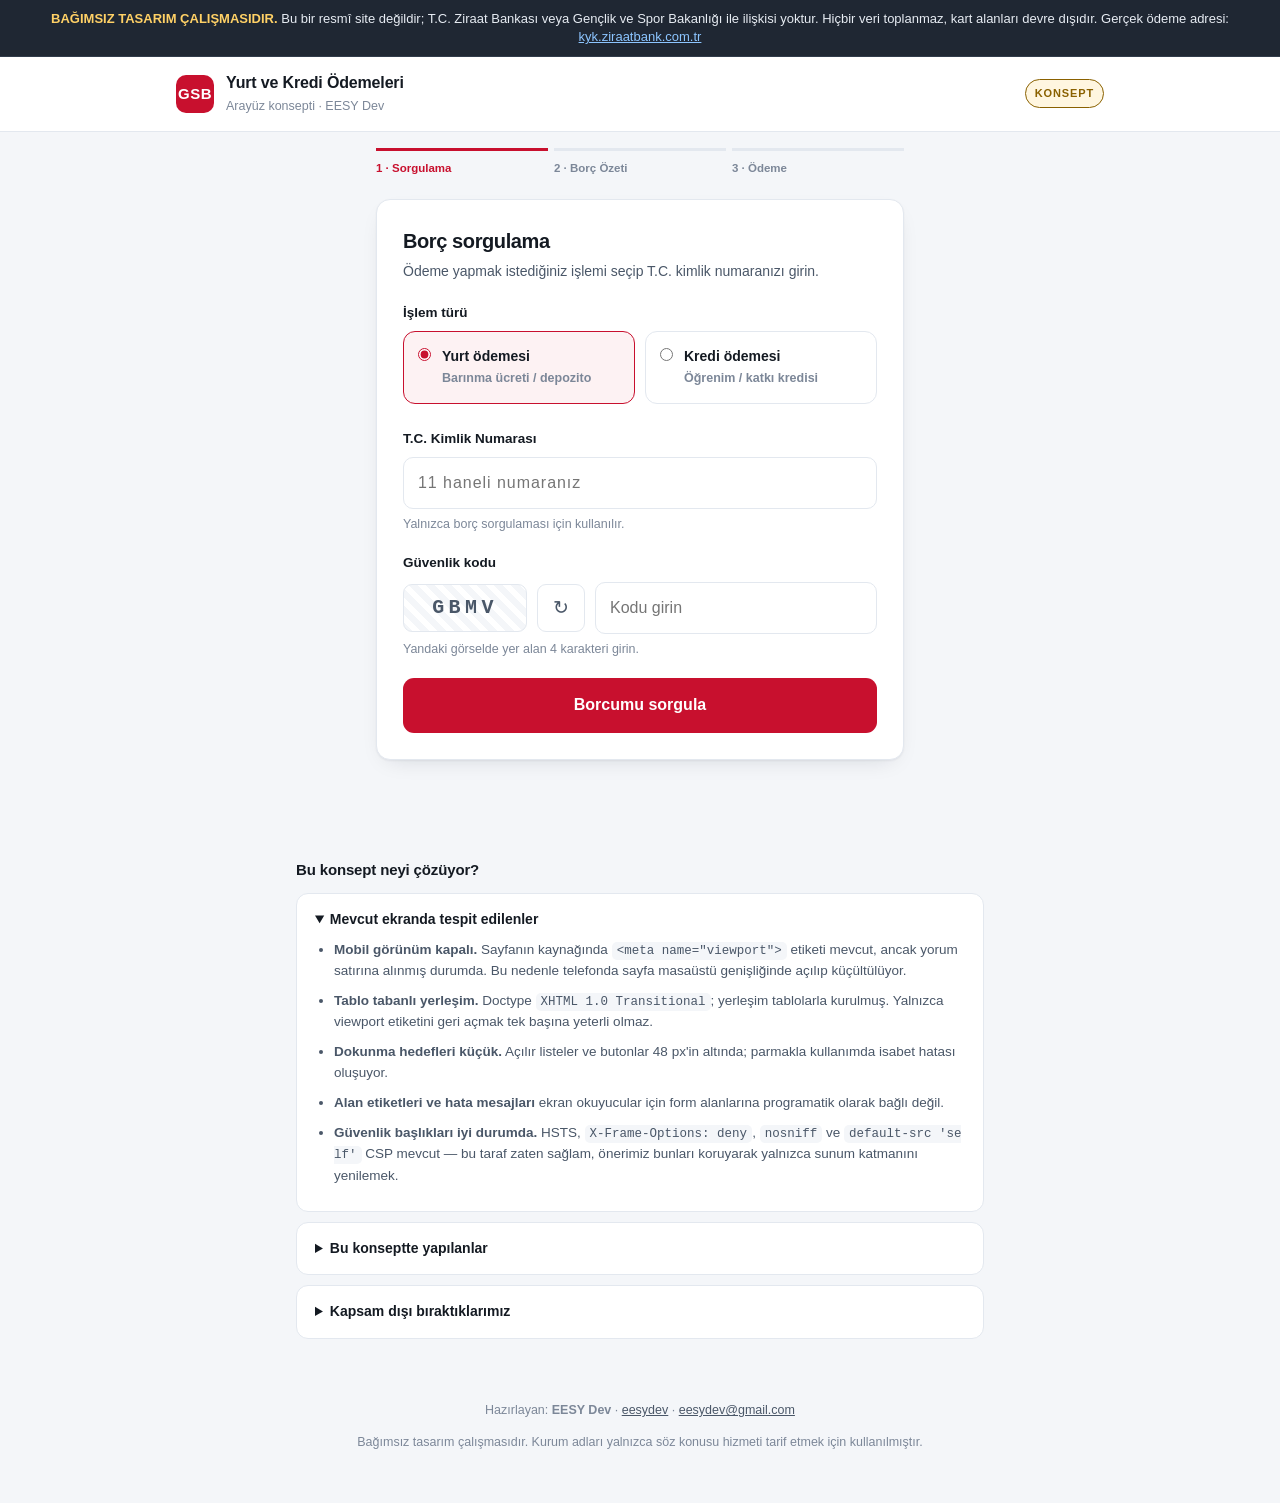
==== kyk-konsept/index.html @ e4a9efbd "KYK ödeme ekranı için bağımsız arayüz konsepti ekle Mobil öncelikli, tek dosya, harici bağımlılık yo" ====
<!DOCTYPE html>
<html lang="tr">
<head>
<meta charset="UTF-8">
<meta name="viewport" content="width=device-width, initial-scale=1, viewport-fit=cover">
<meta name="robots" content="noindex, nofollow">
<title>GSB Yurt ve Kredi Ödemeleri — Arayüz Konsepti | EESY Dev</title>
<meta name="description" content="GSB Yurt ve Kredi Ödemeleri ekranı için bağımsız, mobil öncelikli arayüz tasarım çalışması. Resmî bir site değildir.">
<style>
:root{
  --brand:#C8102E; --brand-dark:#9E0C24; --brand-tint:#FDF2F3;
  --ink:#141A22; --ink-2:#4A5768; --ink-3:#7C8798;
  --line:#E3E8EF; --bg:#F4F6F9; --surface:#FFFFFF;
  --ok:#0E7C5A; --ok-bg:#E9F6F1; --warn:#8A6100; --warn-bg:#FFF6E0;
  --r:14px; --shadow:0 1px 2px rgba(16,24,40,.05), 0 8px 24px -12px rgba(16,24,40,.18);
  --font:-apple-system,BlinkMacSystemFont,"Segoe UI",Roboto,"Helvetica Neue",Arial,sans-serif;
}
@media (prefers-color-scheme:dark){
  :root{
    --brand:#FF6B7A; --brand-dark:#FF8A96; --brand-tint:#2A1418;
    --ink:#EAEEF4; --ink-2:#AEB9C8; --ink-3:#8290A2;
    --line:#2A3340; --bg:#12171E; --surface:#1A212A;
    --ok:#5BD3A8; --ok-bg:#122C24; --warn:#F0C674; --warn-bg:#2E2612;
    --shadow:0 1px 2px rgba(0,0,0,.4), 0 8px 24px -12px rgba(0,0,0,.6);
  }
}
*{box-sizing:border-box}
html{-webkit-text-size-adjust:100%}
body{margin:0;font-family:var(--font);background:var(--bg);color:var(--ink);line-height:1.55;
     font-size:16px;-webkit-font-smoothing:antialiased}

/* --- Kalıcı uyarı şeridi --- */
.disclaimer{position:sticky;top:0;z-index:50;background:#1F2733;color:#E7ECF3;
  font-size:13px;line-height:1.4;padding:10px 16px;text-align:center;border-bottom:1px solid #313C4B}
.disclaimer strong{color:#FFD166}
.disclaimer a{color:#8CC5FF}

/* --- Üst bar --- */
.topbar{background:var(--surface);border-bottom:1px solid var(--line)}
.topbar-in{max-width:960px;margin:0 auto;padding:14px 16px;display:flex;align-items:center;gap:12px}
.mark{width:38px;height:38px;border-radius:10px;background:var(--brand);color:#fff;flex:0 0 auto;
  display:grid;place-items:center;font-weight:800;font-size:15px;letter-spacing:.5px}
.topbar h1{margin:0;font-size:16px;font-weight:700;letter-spacing:-.01em}
.topbar p{margin:1px 0 0;font-size:12.5px;color:var(--ink-3)}
.chip{margin-left:auto;flex:0 0 auto;font-size:11px;font-weight:700;letter-spacing:.08em;
  padding:5px 9px;border-radius:999px;background:var(--warn-bg);color:var(--warn);border:1px solid currentColor}

/* --- Kabuk --- */
.wrap{max-width:560px;margin:0 auto;padding:16px 16px 48px}
.card{background:var(--surface);border:1px solid var(--line);border-radius:var(--r);
  box-shadow:var(--shadow);padding:20px;margin-bottom:16px}
@media (min-width:600px){ .card{padding:26px} }

/* --- Adım göstergesi --- */
.steps{display:flex;gap:6px;margin:0 0 22px;padding:0;list-style:none}
.steps li{flex:1;font-size:11.5px;font-weight:600;color:var(--ink-3);padding-top:9px;
  border-top:3px solid var(--line);transition:.25s}
.steps li[aria-current]{color:var(--brand);border-top-color:var(--brand)}
.steps li.done{color:var(--ok);border-top-color:var(--ok)}

h2{margin:0 0 4px;font-size:20px;font-weight:700;letter-spacing:-.02em}
.sub{margin:0 0 20px;color:var(--ink-2);font-size:14px}

/* --- Form --- */
.field{margin-bottom:18px}
label{display:block;font-size:13.5px;font-weight:600;margin-bottom:7px}
.hint{font-size:12.5px;color:var(--ink-3);font-weight:400;margin-top:6px}
input,select{width:100%;font:inherit;font-size:16px;padding:13px 14px;border-radius:10px;
  border:1px solid var(--line);background:var(--surface);color:var(--ink);min-height:48px}
input:focus-visible,select:focus-visible,button:focus-visible,.opt:focus-visible{
  outline:3px solid color-mix(in srgb,var(--brand) 40%,transparent);outline-offset:2px}
input:disabled{background:var(--bg);color:var(--ink-3);cursor:not-allowed}
input[inputmode="numeric"]{letter-spacing:.06em;font-variant-numeric:tabular-nums}

/* --- İşlem seçimi: dokunma hedefi olarak kart --- */
.opts{display:grid;gap:10px}
@media (min-width:460px){ .opts{grid-template-columns:1fr 1fr} }
.opt{display:flex;gap:11px;align-items:flex-start;padding:14px;border:1.5px solid var(--line);
  border-radius:12px;cursor:pointer;background:var(--surface);min-height:64px}
.opt:hover{border-color:var(--ink-3)}
.opt input{width:auto;min-height:0;margin:2px 0 0;accent-color:var(--brand);flex:0 0 auto}
.opt-t{font-size:14px;font-weight:650;display:block}
.opt-d{font-size:12.5px;color:var(--ink-3)}
.opt:has(input:checked){border-color:var(--brand);background:var(--brand-tint)}

/* --- Doğrulama --- */
.captcha{display:flex;gap:10px;align-items:center;margin-top:8px}
.captcha-img{flex:0 0 auto;height:48px;width:124px;border-radius:9px;border:1px solid var(--line);
  background:repeating-linear-gradient(45deg,var(--bg),var(--bg) 6px,var(--surface) 6px,var(--surface) 12px);
  display:grid;place-items:center;font-family:ui-monospace,SFMono-Regular,Menlo,monospace;
  font-size:20px;font-weight:700;letter-spacing:.22em;color:var(--ink-2);user-select:none}
.icon-btn{flex:0 0 auto;width:48px;height:48px;border-radius:9px;border:1px solid var(--line);
  background:var(--surface);color:var(--ink-2);font-size:19px;cursor:pointer}

/* --- Butonlar --- */
.btn{width:100%;min-height:52px;font:inherit;font-size:16px;font-weight:650;border-radius:11px;
  border:1px solid transparent;cursor:pointer;padding:14px 18px}
.btn-primary{background:var(--brand);color:#fff}
.btn-primary:hover{background:var(--brand-dark)}
.btn-ghost{background:transparent;color:var(--ink-2);border-color:var(--line);margin-top:10px}
.btn:disabled{opacity:.5;cursor:not-allowed}
@media (prefers-color-scheme:dark){ .btn-primary{color:#2A1418} }

/* --- Borç özeti --- */
.summary{border:1px solid var(--line);border-radius:12px;overflow:hidden;margin-bottom:18px}
.summary-h{background:var(--bg);padding:12px 15px;border-bottom:1px solid var(--line)}
.summary-h .name{font-weight:650;font-size:14.5px}
.summary-h .tc{font-size:12.5px;color:var(--ink-3);font-variant-numeric:tabular-nums}
.row{display:flex;justify-content:space-between;gap:14px;padding:12px 15px;
  border-bottom:1px solid var(--line);font-size:14px}
.row:last-child{border-bottom:0}
.row dt{color:var(--ink-2);margin:0}
.row dd{margin:0;font-weight:650;font-variant-numeric:tabular-nums;text-align:right}
.row.total{background:var(--brand-tint)}
.row.total dd{color:var(--brand);font-size:17px}
dl{margin:0}

/* --- Kart formu (devre dışı) --- */
.locked{position:relative;border:1px dashed var(--line);border-radius:12px;padding:16px;margin-bottom:16px}
.locked-tag{display:inline-flex;align-items:center;gap:6px;font-size:12px;font-weight:650;
  color:var(--warn);background:var(--warn-bg);border-radius:999px;padding:5px 11px;margin-bottom:14px}
.cc-grid{display:grid;gap:14px;grid-template-columns:1fr 1fr}
.cc-grid .full{grid-column:1/-1}

.note{font-size:13px;color:var(--ink-2);background:var(--bg);border-left:3px solid var(--brand);
  border-radius:0 8px 8px 0;padding:11px 14px;margin:16px 0}

/* --- Makbuz --- */
.receipt-icon{width:56px;height:56px;border-radius:50%;background:var(--ok-bg);color:var(--ok);
  display:grid;place-items:center;font-size:28px;margin:0 auto 14px}
.center{text-align:center}

/* --- Gerekçe bölümü --- */
.rationale{max-width:720px;margin:34px auto 0;padding:0 16px 40px}
.rationale h3{font-size:15px;margin:0 0 12px;letter-spacing:-.01em}
details{background:var(--surface);border:1px solid var(--line);border-radius:12px;padding:15px 18px;margin-bottom:10px}
summary{cursor:pointer;font-weight:650;font-size:14px}
details p,details li{font-size:13.5px;color:var(--ink-2);margin:9px 0}
details ul{padding-left:19px;margin:8px 0}
code{font-family:ui-monospace,SFMono-Regular,Menlo,monospace;font-size:12.5px;
  background:var(--bg);padding:2px 5px;border-radius:5px;word-break:break-all}
footer{text-align:center;font-size:12.5px;color:var(--ink-3);padding:0 16px 40px}
footer a{color:var(--ink-2)}
[hidden]{display:none !important}
@media (prefers-reduced-motion:reduce){ *{transition:none !important} }
</style>
</head>
<body>

<div class="disclaimer">
  <strong>BAĞIMSIZ TASARIM ÇALIŞMASIDIR.</strong> Bu bir resmî site değildir; T.C. Ziraat Bankası veya
  Gençlik ve Spor Bakanlığı ile ilişkisi yoktur. Hiçbir veri toplanmaz, kart alanları devre dışıdır.
  Gerçek ödeme adresi: <a href="https://kyk.ziraatbank.com.tr/" rel="noopener">kyk.ziraatbank.com.tr</a>
</div>

<header class="topbar">
  <div class="topbar-in">
    <div class="mark" aria-hidden="true">GSB</div>
    <div>
      <h1>Yurt ve Kredi Ödemeleri</h1>
      <p>Arayüz konsepti · EESY Dev</p>
    </div>
    <span class="chip">KONSEPT</span>
  </div>
</header>

<main class="wrap">
  <ol class="steps" id="steps">
    <li data-s="1" aria-current="step">1 · Sorgulama</li>
    <li data-s="2">2 · Borç Özeti</li>
    <li data-s="3">3 · Ödeme</li>
  </ol>

  <!-- ADIM 1 -->
  <section class="card" id="step1">
    <h2>Borç sorgulama</h2>
    <p class="sub">Ödeme yapmak istediğiniz işlemi seçip T.C. kimlik numaranızı girin.</p>

    <div class="field">
      <label id="lbl-islem">İşlem türü</label>
      <div class="opts" role="radiogroup" aria-labelledby="lbl-islem">
        <label class="opt">
          <input type="radio" name="islem" value="yurt" checked>
          <span><span class="opt-t">Yurt ödemesi</span><span class="opt-d">Barınma ücreti / depozito</span></span>
        </label>
        <label class="opt">
          <input type="radio" name="islem" value="kredi">
          <span><span class="opt-t">Kredi ödemesi</span><span class="opt-d">Öğrenim / katkı kredisi</span></span>
        </label>
      </div>
    </div>

    <div class="field">
      <label for="tckn">T.C. Kimlik Numarası</label>
      <input id="tckn" inputmode="numeric" autocomplete="off" maxlength="11"
             placeholder="11 haneli numaranız" aria-describedby="tckn-h">
      <p class="hint" id="tckn-h">Yalnızca borç sorgulaması için kullanılır.</p>
    </div>

    <div class="field">
      <label for="kod">Güvenlik kodu</label>
      <div class="captcha">
        <span class="captcha-img" id="cap" aria-hidden="true">7K4M</span>
        <button type="button" class="icon-btn" id="capYenile" aria-label="Güvenlik kodunu yenile">↻</button>
        <input id="kod" inputmode="text" autocomplete="off" maxlength="4" placeholder="Kodu girin"
               aria-describedby="kod-h">
      </div>
      <p class="hint" id="kod-h">Yandaki görselde yer alan 4 karakteri girin.</p>
    </div>

    <button class="btn btn-primary" id="btnSorgula">Borcumu sorgula</button>
  </section>

  <!-- ADIM 2 -->
  <section class="card" id="step2" hidden>
    <h2>Borç özeti</h2>
    <p class="sub">Aşağıdaki tutar örnek verilerle gösterilmektedir.</p>

    <div class="summary">
      <div class="summary-h">
        <div class="name">A** Y*****</div>
        <div class="tc" id="ozetTc">TCKN 123********</div>
      </div>
      <dl>
        <div class="row"><dt>İşlem türü</dt><dd id="ozetTur">Yurt ödemesi</dd></div>
        <div class="row"><dt>Dönem</dt><dd>2026 / Güz</dd></div>
        <div class="row"><dt>Vadesi geçen</dt><dd>0,00 ₺</dd></div>
        <div class="row"><dt>Güncel borç</dt><dd>2.450,00 ₺</dd></div>
        <div class="row"><dt>İşlem komisyonu <span class="hint" style="display:inline">(%1,44)</span></dt><dd>35,28 ₺</dd></div>
        <div class="row total"><dt>Ödenecek toplam</dt><dd>2.485,28 ₺</dd></div>
      </dl>
    </div>

    <div class="note">Kısmi ödeme yapmak isterseniz tutarı bir sonraki adımda değiştirebilirsiniz.</div>

    <button class="btn btn-primary" id="btnOdemeyeGec">Ödemeye geç</button>
    <button class="btn btn-ghost" data-geri="1">Geri dön</button>
  </section>

  <!-- ADIM 3 -->
  <section class="card" id="step3" hidden>
    <h2>Kart ile ödeme</h2>
    <p class="sub">Tüm banka ve kredi kartları ile ödeme yapabilirsiniz.</p>

    <div class="summary" style="margin-bottom:18px">
      <dl><div class="row total"><dt>Ödenecek tutar</dt><dd>2.485,28 ₺</dd></div></dl>
    </div>

    <div class="locked">
      <span class="locked-tag">Demo — kart alanları devre dışıdır</span>
      <div class="cc-grid">
        <div class="full">
          <label for="cc">Kart numarası</label>
          <input id="cc" placeholder="•••• •••• •••• ••••" disabled>
        </div>
        <div class="full">
          <label for="ad">Kart üzerindeki isim</label>
          <input id="ad" placeholder="Ad Soyad" disabled>
        </div>
        <div>
          <label for="skt">Son kullanma</label>
          <input id="skt" placeholder="AA / YY" disabled>
        </div>
        <div>
          <label for="cvc">CVC2</label>
          <input id="cvc" placeholder="•••" disabled>
        </div>
      </div>
      <p class="hint" style="margin-top:12px">
        Gerçek uygulamada bu alan bankanın 3D Secure altyapısına yönlendirilir;
        kart verisi sayfa üzerinde tutulmaz.
      </p>
    </div>

    <button class="btn btn-primary" id="btnOde">Ödemeyi tamamla (demo)</button>
    <button class="btn btn-ghost" data-geri="2">Geri dön</button>
  </section>

  <!-- MAKBUZ -->
  <section class="card center" id="step4" hidden>
    <div class="receipt-icon" aria-hidden="true">✓</div>
    <h2>Ödemeniz alındı</h2>
    <p class="sub">Bu bir demo ekranıdır; gerçek bir işlem gerçekleşmemiştir.</p>
    <div class="summary" style="text-align:left">
      <dl>
        <div class="row"><dt>İşlem no</dt><dd>DEMO-000000</dd></div>
        <div class="row"><dt>Tarih</dt><dd id="mkbTarih">—</dd></div>
        <div class="row total"><dt>Tutar</dt><dd>2.485,28 ₺</dd></div>
      </dl>
    </div>
    <button class="btn btn-ghost" id="btnBastan">Baştan başla</button>
  </section>
</main>

<section class="rationale">
  <h3>Bu konsept neyi çözüyor?</h3>

  <details open>
    <summary>Mevcut ekranda tespit edilenler</summary>
    <ul>
      <li><strong>Mobil görünüm kapalı.</strong> Sayfanın kaynağında <code>&lt;meta name="viewport"&gt;</code>
          etiketi mevcut, ancak yorum satırına alınmış durumda. Bu nedenle telefonda sayfa masaüstü
          genişliğinde açılıp küçültülüyor.</li>
      <li><strong>Tablo tabanlı yerleşim.</strong> Doctype <code>XHTML 1.0 Transitional</code>;
          yerleşim tablolarla kurulmuş. Yalnızca viewport etiketini geri açmak tek başına yeterli olmaz.</li>
      <li><strong>Dokunma hedefleri küçük.</strong> Açılır listeler ve butonlar 48&nbsp;px'in altında;
          parmakla kullanımda isabet hatası oluşuyor.</li>
      <li><strong>Alan etiketleri ve hata mesajları</strong> ekran okuyucular için form alanlarına
          programatik olarak bağlı değil.</li>
      <li><strong>Güvenlik başlıkları iyi durumda.</strong> HSTS, <code>X-Frame-Options: deny</code>,
          <code>nosniff</code> ve <code>default-src 'self'</code> CSP mevcut — bu taraf zaten sağlam,
          önerimiz bunları koruyarak yalnızca sunum katmanını yenilemek.</li>
    </ul>
  </details>

  <details>
    <summary>Bu konseptte yapılanlar</summary>
    <ul>
      <li>Mobil öncelikli, tek sütunlu ve akışkan yerleşim; 320&nbsp;px'ten masaüstüne kadar tek kod.</li>
      <li>Üç adımlı ilerleme göstergesi — kullanıcı işlemin neresinde olduğunu görüyor.</li>
      <li>Tüm dokunma hedefleri en az 48&nbsp;px; sayısal alanlarda <code>inputmode="numeric"</code>
          ile telefonda doğrudan rakam klavyesi.</li>
      <li>Etiket–alan bağı, <code>aria-describedby</code> ile açıklamalar, görünür odak halkaları,
          <code>prefers-reduced-motion</code> desteği.</li>
      <li>Açık ve koyu tema desteği; harici font/script yok, mevcut CSP ile uyumlu.</li>
      <li>Tek dosya, ~20&nbsp;KB, bağımlılık yok.</li>
    </ul>
  </details>

  <details>
    <summary>Kapsam dışı bıraktıklarımız</summary>
    <p>Bu bir <strong>sunum katmanı</strong> çalışmasıdır. Sorgulama ve tahsilat iş mantığı, kart
    altyapısı, 3D Secure akışı ve kurum entegrasyonları kapsam dışıdır ve mevcut haliyle korunmalıdır.
    Demodaki tüm veriler uydurmadır; kart alanları bilinçli olarak devre dışı bırakılmıştır.</p>
  </details>
</section>

<footer>
  <p>Hazırlayan: <strong>EESY Dev</strong> ·
     <a href="https://emirsalih-dev.github.io/eesydev.github.io/">eesydev</a> ·
     <a href="mailto:eesydev@gmail.com">eesydev@gmail.com</a></p>
  <p>Bağımsız tasarım çalışmasıdır. Kurum adları yalnızca söz konusu hizmeti tarif etmek için kullanılmıştır.</p>
</footer>

<script>
(function(){
  var steps = document.getElementById('steps');
  function goto(n){
    [1,2,3,4].forEach(function(i){
      document.getElementById('step'+i).hidden = (i !== n);
    });
    steps.hidden = (n === 4);
    Array.prototype.forEach.call(steps.children, function(li){
      var s = +li.dataset.s;
      li.classList.toggle('done', s < n);
      if (s === n) { li.setAttribute('aria-current','step'); }
      else { li.removeAttribute('aria-current'); }
    });
    window.scrollTo({top:0, behavior:'smooth'});
  }

  // Sadece rakam
  var tckn = document.getElementById('tckn');
  tckn.addEventListener('input', function(){
    this.value = this.value.replace(/\D/g,'').slice(0,11);
  });

  // Doğrulama kodu
  var cap = document.getElementById('cap');
  function yenile(){
    var h='ABCDEFGHJKLMNPRSTUVYZ23456789', s='';
    for (var i=0;i<4;i++) s += h[Math.floor(Math.random()*h.length)];
    cap.textContent = s;
  }
  document.getElementById('capYenile').addEventListener('click', function(){
    yenile();
    document.getElementById('kod').value = '';
    document.getElementById('kod').focus();
  });

  document.getElementById('btnSorgula').addEventListener('click', function(){
    if (tckn.value.length !== 11) { alert('Lütfen 11 haneli T.C. kimlik numaranızı girin.'); tckn.focus(); return; }
    if (!document.getElementById('kod').value.trim()) { alert('Lütfen güvenlik kodunu girin.'); return; }
    var tur = document.querySelector('input[name=islem]:checked').value;
    document.getElementById('ozetTur').textContent = (tur === 'yurt') ? 'Yurt ödemesi' : 'Kredi ödemesi';
    document.getElementById('ozetTc').textContent = 'TCKN ' + tckn.value.slice(0,3) + '********';
    goto(2);
  });

  document.getElementById('btnOdemeyeGec').addEventListener('click', function(){ goto(3); });
  document.getElementById('btnOde').addEventListener('click', function(){
    document.getElementById('mkbTarih').textContent =
      new Date().toLocaleString('tr-TR', {dateStyle:'short', timeStyle:'short'});
    goto(4);
  });
  document.getElementById('btnBastan').addEventListener('click', function(){ goto(1); });
  Array.prototype.forEach.call(document.querySelectorAll('[data-geri]'), function(b){
    b.addEventListener('click', function(){ goto(+b.dataset.geri); });
  });

  yenile();
})();
</script>
</body>
</html>
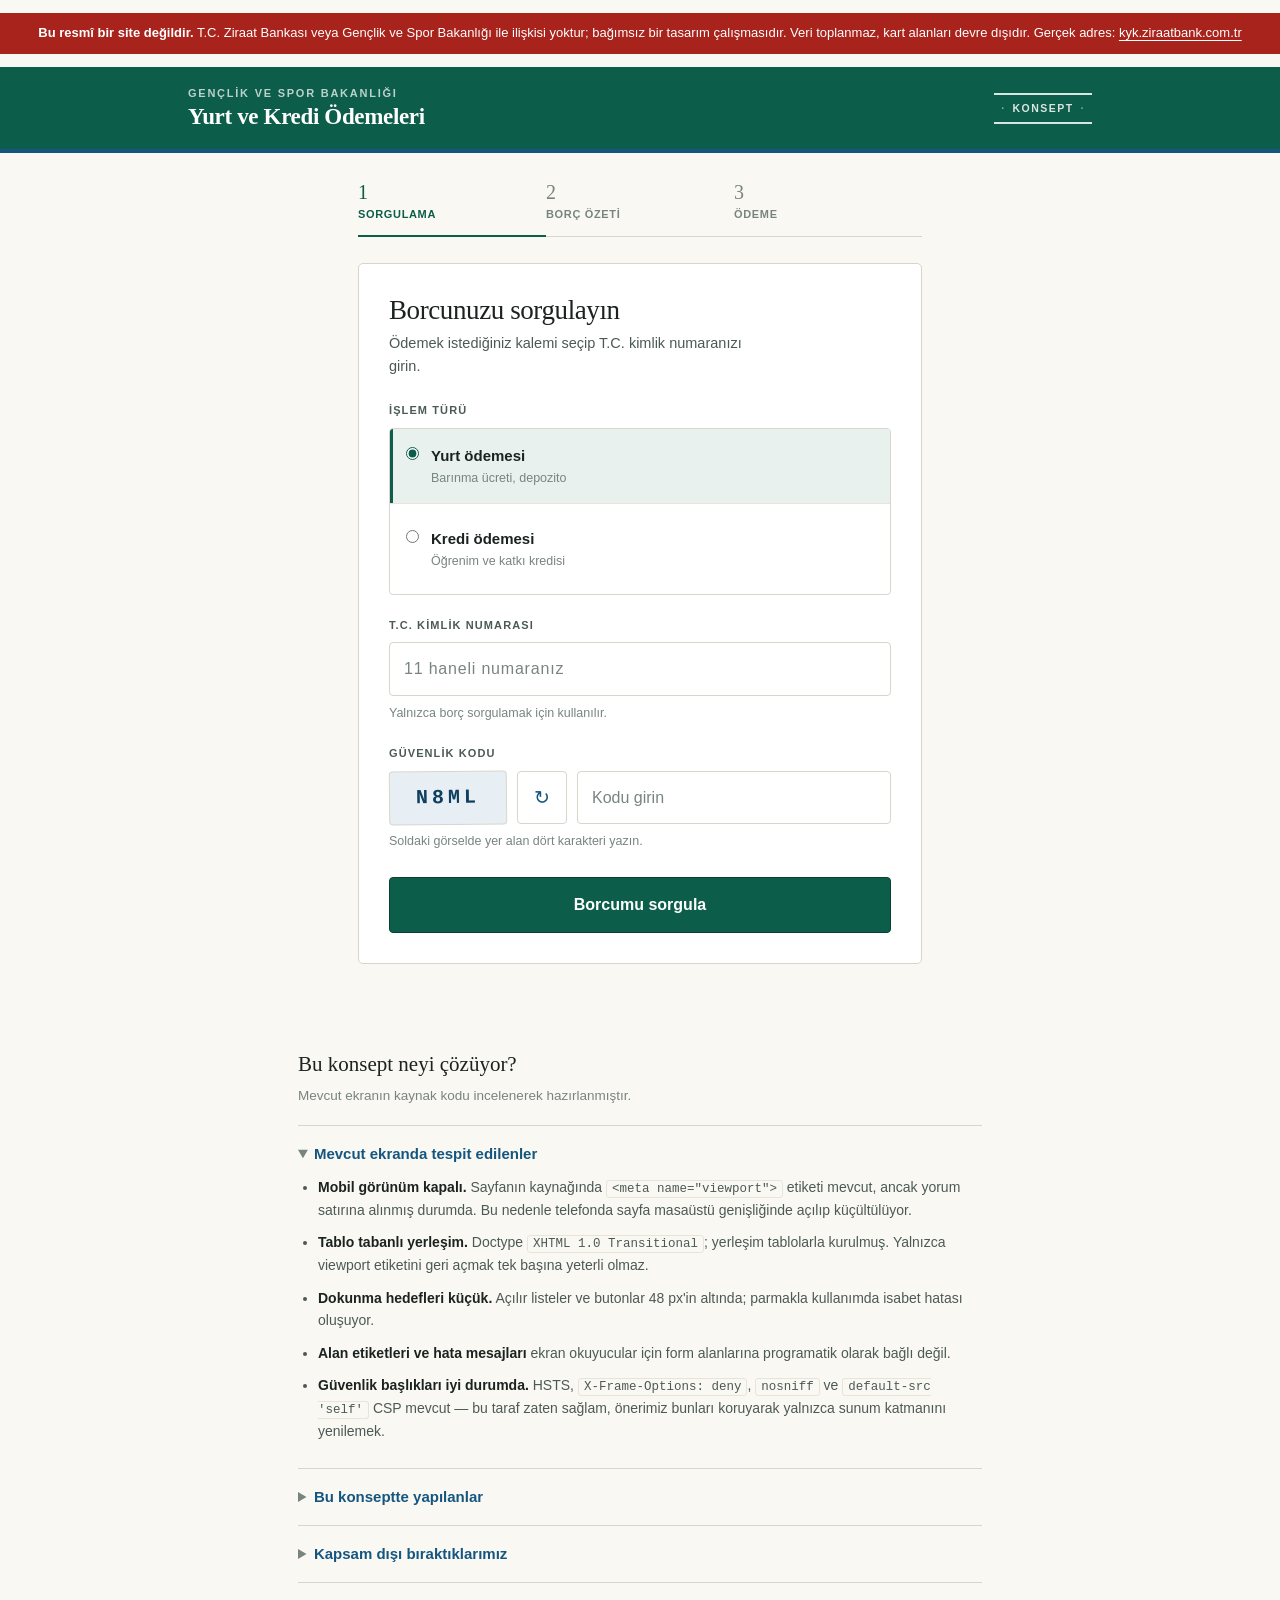
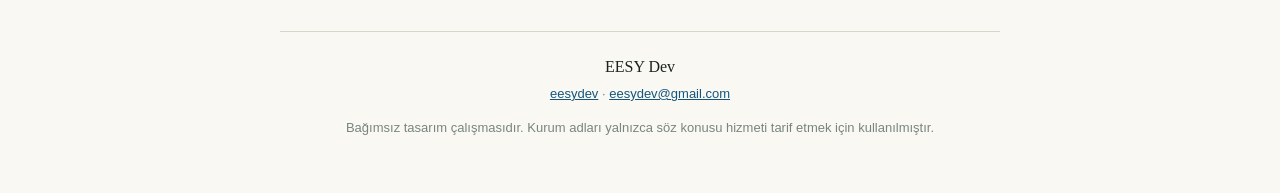
==== commit 98b23769: "KYK konsepti: yeşil/mavi/kırmızı palet ve daha doğal tipografi Jenerik kart-üstüne-kart görünümünden" ====
--- a/kyk-konsept/index.html
+++ b/kyk-konsept/index.html
@@ -8,184 +8,214 @@
 <meta name="description" content="GSB Yurt ve Kredi Ödemeleri ekranı için bağımsız, mobil öncelikli arayüz tasarım çalışması. Resmî bir site değildir.">
 <style>
 :root{
-  --brand:#C8102E; --brand-dark:#9E0C24; --brand-tint:#FDF2F3;
-  --ink:#141A22; --ink-2:#4A5768; --ink-3:#7C8798;
-  --line:#E3E8EF; --bg:#F4F6F9; --surface:#FFFFFF;
-  --ok:#0E7C5A; --ok-bg:#E9F6F1; --warn:#8A6100; --warn-bg:#FFF6E0;
-  --r:14px; --shadow:0 1px 2px rgba(16,24,40,.05), 0 8px 24px -12px rgba(16,24,40,.18);
-  --font:-apple-system,BlinkMacSystemFont,"Segoe UI",Roboto,"Helvetica Neue",Arial,sans-serif;
+  --green:#0C5D4A; --green-dk:#08422F; --green-lt:#E8F1ED;
+  --blue:#14567F;  --blue-dk:#0E3F5E;  --blue-lt:#E7EFF5;
+  --red:#A8231C;   --red-lt:#FBEDEC;
+  --ink:#1B2320; --ink-2:#4C5A55; --ink-3:#78857F;
+  --rule:#D9D5CB; --rule-soft:#E8E4DA;
+  --paper:#FAF8F3; --surface:#FFFFFF;
+  --serif:Georgia,"Times New Roman",'Nimbus Roman',serif;
+  --sans:-apple-system,BlinkMacSystemFont,"Segoe UI",Roboto,"Helvetica Neue",Arial,sans-serif;
+  --mono:ui-monospace,SFMono-Regular,Menlo,Consolas,monospace;
 }
 @media (prefers-color-scheme:dark){
   :root{
-    --brand:#FF6B7A; --brand-dark:#FF8A96; --brand-tint:#2A1418;
-    --ink:#EAEEF4; --ink-2:#AEB9C8; --ink-3:#8290A2;
-    --line:#2A3340; --bg:#12171E; --surface:#1A212A;
-    --ok:#5BD3A8; --ok-bg:#122C24; --warn:#F0C674; --warn-bg:#2E2612;
-    --shadow:0 1px 2px rgba(0,0,0,.4), 0 8px 24px -12px rgba(0,0,0,.6);
+    --green:#4FBF9C; --green-dk:#6FD4B4; --green-lt:#0F2B24;
+    --blue:#69B4E4;  --blue-dk:#8CC8EE;  --blue-lt:#10222E;
+    --red:#F0736A;   --red-lt:#2B1615;
+    --ink:#E8E6DF; --ink-2:#AFB8B3; --ink-3:#828C87;
+    --rule:#333B37; --rule-soft:#2A312D;
+    --paper:#141816; --surface:#1B211E;
   }
 }
 *{box-sizing:border-box}
 html{-webkit-text-size-adjust:100%}
-body{margin:0;font-family:var(--font);background:var(--bg);color:var(--ink);line-height:1.55;
-     font-size:16px;-webkit-font-smoothing:antialiased}
-
-/* --- Kalıcı uyarı şeridi --- */
-.disclaimer{position:sticky;top:0;z-index:50;background:#1F2733;color:#E7ECF3;
-  font-size:13px;line-height:1.4;padding:10px 16px;text-align:center;border-bottom:1px solid #313C4B}
-.disclaimer strong{color:#FFD166}
-.disclaimer a{color:#8CC5FF}
-
-/* --- Üst bar --- */
-.topbar{background:var(--surface);border-bottom:1px solid var(--line)}
-.topbar-in{max-width:960px;margin:0 auto;padding:14px 16px;display:flex;align-items:center;gap:12px}
-.mark{width:38px;height:38px;border-radius:10px;background:var(--brand);color:#fff;flex:0 0 auto;
-  display:grid;place-items:center;font-weight:800;font-size:15px;letter-spacing:.5px}
-.topbar h1{margin:0;font-size:16px;font-weight:700;letter-spacing:-.01em}
-.topbar p{margin:1px 0 0;font-size:12.5px;color:var(--ink-3)}
-.chip{margin-left:auto;flex:0 0 auto;font-size:11px;font-weight:700;letter-spacing:.08em;
-  padding:5px 9px;border-radius:999px;background:var(--warn-bg);color:var(--warn);border:1px solid currentColor}
-
-/* --- Kabuk --- */
-.wrap{max-width:560px;margin:0 auto;padding:16px 16px 48px}
-.card{background:var(--surface);border:1px solid var(--line);border-radius:var(--r);
-  box-shadow:var(--shadow);padding:20px;margin-bottom:16px}
-@media (min-width:600px){ .card{padding:26px} }
-
-/* --- Adım göstergesi --- */
-.steps{display:flex;gap:6px;margin:0 0 22px;padding:0;list-style:none}
-.steps li{flex:1;font-size:11.5px;font-weight:600;color:var(--ink-3);padding-top:9px;
-  border-top:3px solid var(--line);transition:.25s}
-.steps li[aria-current]{color:var(--brand);border-top-color:var(--brand)}
-.steps li.done{color:var(--ok);border-top-color:var(--ok)}
-
-h2{margin:0 0 4px;font-size:20px;font-weight:700;letter-spacing:-.02em}
-.sub{margin:0 0 20px;color:var(--ink-2);font-size:14px}
-
-/* --- Form --- */
-.field{margin-bottom:18px}
-label{display:block;font-size:13.5px;font-weight:600;margin-bottom:7px}
-.hint{font-size:12.5px;color:var(--ink-3);font-weight:400;margin-top:6px}
-input,select{width:100%;font:inherit;font-size:16px;padding:13px 14px;border-radius:10px;
-  border:1px solid var(--line);background:var(--surface);color:var(--ink);min-height:48px}
-input:focus-visible,select:focus-visible,button:focus-visible,.opt:focus-visible{
-  outline:3px solid color-mix(in srgb,var(--brand) 40%,transparent);outline-offset:2px}
-input:disabled{background:var(--bg);color:var(--ink-3);cursor:not-allowed}
-input[inputmode="numeric"]{letter-spacing:.06em;font-variant-numeric:tabular-nums}
-
-/* --- İşlem seçimi: dokunma hedefi olarak kart --- */
-.opts{display:grid;gap:10px}
-@media (min-width:460px){ .opts{grid-template-columns:1fr 1fr} }
-.opt{display:flex;gap:11px;align-items:flex-start;padding:14px;border:1.5px solid var(--line);
-  border-radius:12px;cursor:pointer;background:var(--surface);min-height:64px}
-.opt:hover{border-color:var(--ink-3)}
-.opt input{width:auto;min-height:0;margin:2px 0 0;accent-color:var(--brand);flex:0 0 auto}
-.opt-t{font-size:14px;font-weight:650;display:block}
-.opt-d{font-size:12.5px;color:var(--ink-3)}
-.opt:has(input:checked){border-color:var(--brand);background:var(--brand-tint)}
-
-/* --- Doğrulama --- */
-.captcha{display:flex;gap:10px;align-items:center;margin-top:8px}
-.captcha-img{flex:0 0 auto;height:48px;width:124px;border-radius:9px;border:1px solid var(--line);
-  background:repeating-linear-gradient(45deg,var(--bg),var(--bg) 6px,var(--surface) 6px,var(--surface) 12px);
-  display:grid;place-items:center;font-family:ui-monospace,SFMono-Regular,Menlo,monospace;
-  font-size:20px;font-weight:700;letter-spacing:.22em;color:var(--ink-2);user-select:none}
-.icon-btn{flex:0 0 auto;width:48px;height:48px;border-radius:9px;border:1px solid var(--line);
-  background:var(--surface);color:var(--ink-2);font-size:19px;cursor:pointer}
-
-/* --- Butonlar --- */
-.btn{width:100%;min-height:52px;font:inherit;font-size:16px;font-weight:650;border-radius:11px;
-  border:1px solid transparent;cursor:pointer;padding:14px 18px}
-.btn-primary{background:var(--brand);color:#fff}
-.btn-primary:hover{background:var(--brand-dark)}
-.btn-ghost{background:transparent;color:var(--ink-2);border-color:var(--line);margin-top:10px}
-.btn:disabled{opacity:.5;cursor:not-allowed}
-@media (prefers-color-scheme:dark){ .btn-primary{color:#2A1418} }
-
-/* --- Borç özeti --- */
-.summary{border:1px solid var(--line);border-radius:12px;overflow:hidden;margin-bottom:18px}
-.summary-h{background:var(--bg);padding:12px 15px;border-bottom:1px solid var(--line)}
-.summary-h .name{font-weight:650;font-size:14.5px}
-.summary-h .tc{font-size:12.5px;color:var(--ink-3);font-variant-numeric:tabular-nums}
-.row{display:flex;justify-content:space-between;gap:14px;padding:12px 15px;
-  border-bottom:1px solid var(--line);font-size:14px}
-.row:last-child{border-bottom:0}
-.row dt{color:var(--ink-2);margin:0}
-.row dd{margin:0;font-weight:650;font-variant-numeric:tabular-nums;text-align:right}
-.row.total{background:var(--brand-tint)}
-.row.total dd{color:var(--brand);font-size:17px}
-dl{margin:0}
-
-/* --- Kart formu (devre dışı) --- */
-.locked{position:relative;border:1px dashed var(--line);border-radius:12px;padding:16px;margin-bottom:16px}
-.locked-tag{display:inline-flex;align-items:center;gap:6px;font-size:12px;font-weight:650;
-  color:var(--warn);background:var(--warn-bg);border-radius:999px;padding:5px 11px;margin-bottom:14px}
-.cc-grid{display:grid;gap:14px;grid-template-columns:1fr 1fr}
-.cc-grid .full{grid-column:1/-1}
-
-.note{font-size:13px;color:var(--ink-2);background:var(--bg);border-left:3px solid var(--brand);
-  border-radius:0 8px 8px 0;padding:11px 14px;margin:16px 0}
-
-/* --- Makbuz --- */
-.receipt-icon{width:56px;height:56px;border-radius:50%;background:var(--ok-bg);color:var(--ok);
-  display:grid;place-items:center;font-size:28px;margin:0 auto 14px}
-.center{text-align:center}
-
-/* --- Gerekçe bölümü --- */
-.rationale{max-width:720px;margin:34px auto 0;padding:0 16px 40px}
-.rationale h3{font-size:15px;margin:0 0 12px;letter-spacing:-.01em}
-details{background:var(--surface);border:1px solid var(--line);border-radius:12px;padding:15px 18px;margin-bottom:10px}
-summary{cursor:pointer;font-weight:650;font-size:14px}
-details p,details li{font-size:13.5px;color:var(--ink-2);margin:9px 0}
-details ul{padding-left:19px;margin:8px 0}
-code{font-family:ui-monospace,SFMono-Regular,Menlo,monospace;font-size:12.5px;
-  background:var(--bg);padding:2px 5px;border-radius:5px;word-break:break-all}
-footer{text-align:center;font-size:12.5px;color:var(--ink-3);padding:0 16px 40px}
-footer a{color:var(--ink-2)}
-[hidden]{display:none !important}
-@media (prefers-reduced-motion:reduce){ *{transition:none !important} }
+body{margin:0;background:var(--paper);color:var(--ink);font-family:var(--sans);
+  font-size:16px;line-height:1.6;-webkit-font-smoothing:antialiased}
+
+/* ---------- Uyarı şeridi: kırmızı, amaçlı ---------- */
+.notice{background:var(--red);color:#fff;font-size:13px;line-height:1.45;
+  padding:11px 18px;text-align:center}
+@media (prefers-color-scheme:dark){ .notice{background:#7A1912;color:#FBEDEC} }
+.notice b{font-weight:700}
+.notice a{color:#fff;text-underline-offset:3px}
+
+/* ---------- Başlık bandı: yeşil ---------- */
+.masthead{background:var(--green);color:#fff;border-bottom:4px solid var(--blue)}
+@media (prefers-color-scheme:dark){
+  .masthead{background:#0F2B24;color:var(--ink);border-bottom-color:var(--blue)}
+}
+.masthead-in{max-width:940px;margin:0 auto;padding:20px 18px 18px;
+  display:flex;align-items:baseline;gap:14px;flex-wrap:wrap}
+.wordmark{font-family:var(--serif);font-size:23px;line-height:1.15;letter-spacing:-.015em;margin:0}
+.wordmark span{display:block;font-family:var(--sans);font-size:11px;font-weight:600;
+  letter-spacing:.16em;text-transform:uppercase;opacity:.72;margin-bottom:5px}
+.badge{margin-left:auto;font-family:var(--sans);font-size:10.5px;font-weight:700;
+  letter-spacing:.14em;text-transform:uppercase;padding:5px 0;border-top:2px solid currentColor;
+  border-bottom:2px solid currentColor;opacity:.85;align-self:center}
+.badge::before,.badge::after{content:"·";margin:0 7px;opacity:.6}
+
+/* ---------- Sayfa gövdesi ---------- */
+.wrap{max-width:600px;margin:0 auto;padding:28px 18px 56px}
+
+/* ---------- Adımlar: numaralı, çizgisel ---------- */
+.steps{display:flex;list-style:none;margin:0 0 26px;padding:0;
+  border-bottom:1px solid var(--rule)}
+.steps li{flex:1;font-size:11px;font-weight:600;letter-spacing:.06em;text-transform:uppercase;
+  color:var(--ink-3);padding:0 0 11px;border-bottom:2px solid transparent;margin-bottom:-1px}
+.steps b{display:block;font-family:var(--serif);font-size:20px;font-weight:400;
+  letter-spacing:0;text-transform:none;line-height:1.1;margin-bottom:3px}
+.steps li[aria-current]{color:var(--green);border-bottom-color:var(--green)}
+.steps li.done{color:var(--blue);border-bottom-color:var(--blue)}
+
+/* ---------- Paneller ---------- */
+.panel{background:var(--surface);border:1px solid var(--rule);border-radius:5px;
+  padding:24px 22px;margin-bottom:20px}
+@media (min-width:620px){ .panel{padding:30px 30px} }
+
+h2{font-family:var(--serif);font-weight:400;font-size:27px;line-height:1.2;
+  letter-spacing:-.015em;margin:0 0 6px}
+.lede{margin:0 0 24px;color:var(--ink-2);font-size:14.5px;max-width:44ch}
+
+/* ---------- Form ---------- */
+.field{margin-bottom:22px}
+.field:last-of-type{margin-bottom:26px}
+label{display:block;font-size:11px;font-weight:700;letter-spacing:.1em;
+  text-transform:uppercase;color:var(--ink-2);margin-bottom:8px}
+.hint{font-size:12.5px;color:var(--ink-3);margin:7px 0 0;letter-spacing:0;
+  text-transform:none;font-weight:400}
+input{width:100%;font:inherit;font-size:16px;padding:13px 14px;min-height:50px;
+  border:1px solid var(--rule);border-radius:4px;background:var(--surface);color:var(--ink)}
+input::placeholder{color:var(--ink-3)}
+input:focus{border-color:var(--blue)}
+input:focus-visible,button:focus-visible,a:focus-visible{outline:2px solid var(--blue);outline-offset:2px}
+input:disabled{background:var(--paper);color:var(--ink-3);cursor:not-allowed}
+input[inputmode="numeric"]{font-variant-numeric:tabular-nums;letter-spacing:.05em}
+
+/* ---------- İşlem seçimi ---------- */
+.opts{display:grid;gap:0;border:1px solid var(--rule);border-radius:4px;overflow:hidden}
+.opt{display:flex;gap:12px;align-items:flex-start;padding:15px 16px;cursor:pointer;
+  background:var(--surface);min-height:66px;border-bottom:1px solid var(--rule-soft)}
+.opt:last-child{border-bottom:0}
+.opt input{width:auto;min-height:0;margin:3px 0 0;flex:0 0 auto;accent-color:var(--green)}
+.opt-t{display:block;font-size:15px;font-weight:600;letter-spacing:0;text-transform:none;color:var(--ink)}
+.opt-d{font-size:12.5px;color:var(--ink-3);text-transform:none;letter-spacing:0;font-weight:400}
+.opt:has(input:checked){background:var(--green-lt);box-shadow:inset 3px 0 0 var(--green)}
+
+/* ---------- Doğrulama kodu ---------- */
+.captcha{display:flex;gap:10px;align-items:stretch}
+.captcha input{flex:1 1 auto;min-width:0}
+.cap-img{flex:0 0 auto;width:118px;border:1px solid var(--rule);border-radius:4px;
+  background:var(--blue-lt);color:var(--blue-dk);display:grid;place-items:center;
+  font-family:var(--mono);font-size:20px;font-weight:700;letter-spacing:.2em;
+  user-select:none;transform:rotate(-.6deg)}
+.cap-btn{flex:0 0 auto;width:50px;border:1px solid var(--rule);border-radius:4px;
+  background:var(--surface);color:var(--blue);font-size:19px;cursor:pointer}
+.cap-btn:hover{background:var(--blue-lt)}
+
+/* ---------- Butonlar ---------- */
+.btn{display:block;width:100%;font:inherit;font-size:16px;font-weight:600;min-height:52px;
+  padding:14px 18px;border:1px solid transparent;border-radius:4px;cursor:pointer}
+.btn-go{background:var(--green);color:#fff;border-color:var(--green-dk)}
+.btn-go:hover{background:var(--green-dk)}
+.btn-back{background:transparent;color:var(--blue);border-color:var(--rule);margin-top:10px}
+.btn-back:hover{background:var(--blue-lt)}
+@media (prefers-color-scheme:dark){ .btn-go{color:#08221B} }
+
+/* ---------- Borç dökümü: tablo gibi, kartvari değil ---------- */
+.ledger{margin:0 0 22px;border-top:2px solid var(--ink);border-bottom:2px solid var(--ink)}
+.who{padding:12px 2px;border-bottom:1px solid var(--rule-soft)}
+.who .nm{font-family:var(--serif);font-size:18px}
+.who .tc{font-size:12.5px;color:var(--ink-3);font-variant-numeric:tabular-nums}
+.ledger dl{margin:0}
+.ln{display:flex;justify-content:space-between;gap:16px;padding:11px 2px;
+  border-bottom:1px solid var(--rule-soft);font-size:14.5px}
+.ln:last-child{border-bottom:0}
+.ln dt{margin:0;color:var(--ink-2)}
+.ln dd{margin:0;font-weight:600;font-variant-numeric:tabular-nums;text-align:right;white-space:nowrap}
+.ln.sum{border-top:1px solid var(--ink);border-bottom:0;padding-top:14px;padding-bottom:14px}
+.ln.sum dt{color:var(--ink);font-weight:600}
+.ln.sum dd{font-family:var(--serif);font-size:24px;font-weight:400;color:var(--red)}
+.pct{color:var(--ink-3);font-size:12.5px}
+
+/* ---------- Kart alanı ---------- */
+.locked{border:1px solid var(--rule);border-left:3px solid var(--red);
+  border-radius:0 4px 4px 0;padding:18px 18px 20px;margin-bottom:20px;background:var(--red-lt)}
+.locked-tag{font-size:10.5px;font-weight:700;letter-spacing:.1em;text-transform:uppercase;
+  color:var(--red);display:block;margin-bottom:16px}
+.cc{display:grid;gap:16px;grid-template-columns:1fr 1fr}
+.cc .full{grid-column:1/-1}
+.locked input{background:var(--surface)}
+
+.aside{font-size:13.5px;color:var(--ink-2);border-left:3px solid var(--blue);
+  background:var(--blue-lt);padding:12px 15px;margin:0 0 22px;border-radius:0 4px 4px 0}
+
+/* ---------- Makbuz ---------- */
+.stamp{width:60px;height:60px;border:2px solid var(--green);border-radius:50%;
+  color:var(--green);display:grid;place-items:center;font-size:30px;margin:0 auto 16px;
+  transform:rotate(-7deg)}
+.mid{text-align:center}
+.mid .lede{margin-left:auto;margin-right:auto}
+
+/* ---------- Gerekçe ---------- */
+.why{max-width:720px;margin:8px auto 0;padding:0 18px 48px}
+.why h3{font-family:var(--serif);font-weight:400;font-size:21px;margin:0 0 4px}
+.why-sub{font-size:13.5px;color:var(--ink-3);margin:0 0 18px}
+details{border-top:1px solid var(--rule);padding:16px 0}
+details:last-of-type{border-bottom:1px solid var(--rule)}
+summary{cursor:pointer;font-weight:600;font-size:15px;color:var(--blue)}
+summary::marker{color:var(--ink-3)}
+details p,details li{font-size:14px;color:var(--ink-2);margin:10px 0}
+details ul{padding-left:20px;margin:10px 0}
+details strong{color:var(--ink)}
+code{font-family:var(--mono);font-size:12.5px;background:var(--paper);
+  border:1px solid var(--rule-soft);padding:1px 5px;border-radius:3px;word-break:break-word}
+
+footer{border-top:1px solid var(--rule);max-width:720px;margin:0 auto;
+  padding:22px 18px 44px;font-size:13px;color:var(--ink-3);text-align:center}
+footer a{color:var(--blue)}
+footer .sig{font-family:var(--serif);font-size:16px;color:var(--ink);display:block;margin-bottom:4px}
+[hidden]{display:none!important}
+@media (prefers-reduced-motion:reduce){ *{transition:none!important} }
 </style>
 </head>
 <body>
 
-<div class="disclaimer">
-  <strong>BAĞIMSIZ TASARIM ÇALIŞMASIDIR.</strong> Bu bir resmî site değildir; T.C. Ziraat Bankası veya
-  Gençlik ve Spor Bakanlığı ile ilişkisi yoktur. Hiçbir veri toplanmaz, kart alanları devre dışıdır.
-  Gerçek ödeme adresi: <a href="https://kyk.ziraatbank.com.tr/" rel="noopener">kyk.ziraatbank.com.tr</a>
-</div>
-
-<header class="topbar">
-  <div class="topbar-in">
-    <div class="mark" aria-hidden="true">GSB</div>
-    <div>
-      <h1>Yurt ve Kredi Ödemeleri</h1>
-      <p>Arayüz konsepti · EESY Dev</p>
-    </div>
-    <span class="chip">KONSEPT</span>
+<p class="notice">
+  <b>Bu resmî bir site değildir.</b> T.C. Ziraat Bankası veya Gençlik ve Spor Bakanlığı ile
+  ilişkisi yoktur; bağımsız bir tasarım çalışmasıdır. Veri toplanmaz, kart alanları devre dışıdır.
+  Gerçek adres: <a href="https://kyk.ziraatbank.com.tr/" rel="noopener">kyk.ziraatbank.com.tr</a>
+</p>
+
+<header class="masthead">
+  <div class="masthead-in">
+    <h1 class="wordmark"><span>Gençlik ve Spor Bakanlığı</span>Yurt ve Kredi Ödemeleri</h1>
+    <span class="badge">Konsept</span>
   </div>
 </header>
 
 <main class="wrap">
   <ol class="steps" id="steps">
-    <li data-s="1" aria-current="step">1 · Sorgulama</li>
-    <li data-s="2">2 · Borç Özeti</li>
-    <li data-s="3">3 · Ödeme</li>
+    <li data-s="1" aria-current="step"><b>1</b>Sorgulama</li>
+    <li data-s="2"><b>2</b>Borç özeti</li>
+    <li data-s="3"><b>3</b>Ödeme</li>
   </ol>
 
   <!-- ADIM 1 -->
-  <section class="card" id="step1">
-    <h2>Borç sorgulama</h2>
-    <p class="sub">Ödeme yapmak istediğiniz işlemi seçip T.C. kimlik numaranızı girin.</p>
+  <section class="panel" id="step1">
+    <h2>Borcunuzu sorgulayın</h2>
+    <p class="lede">Ödemek istediğiniz kalemi seçip T.C. kimlik numaranızı girin.</p>
 
     <div class="field">
       <label id="lbl-islem">İşlem türü</label>
       <div class="opts" role="radiogroup" aria-labelledby="lbl-islem">
         <label class="opt">
           <input type="radio" name="islem" value="yurt" checked>
-          <span><span class="opt-t">Yurt ödemesi</span><span class="opt-d">Barınma ücreti / depozito</span></span>
+          <span><span class="opt-t">Yurt ödemesi</span><span class="opt-d">Barınma ücreti, depozito</span></span>
         </label>
         <label class="opt">
           <input type="radio" name="islem" value="kredi">
-          <span><span class="opt-t">Kredi ödemesi</span><span class="opt-d">Öğrenim / katkı kredisi</span></span>
+          <span><span class="opt-t">Kredi ödemesi</span><span class="opt-d">Öğrenim ve katkı kredisi</span></span>
         </label>
       </div>
     </div>
@@ -194,61 +224,60 @@
       <label for="tckn">T.C. Kimlik Numarası</label>
       <input id="tckn" inputmode="numeric" autocomplete="off" maxlength="11"
              placeholder="11 haneli numaranız" aria-describedby="tckn-h">
-      <p class="hint" id="tckn-h">Yalnızca borç sorgulaması için kullanılır.</p>
+      <p class="hint" id="tckn-h">Yalnızca borç sorgulamak için kullanılır.</p>
     </div>
 
     <div class="field">
       <label for="kod">Güvenlik kodu</label>
       <div class="captcha">
-        <span class="captcha-img" id="cap" aria-hidden="true">7K4M</span>
-        <button type="button" class="icon-btn" id="capYenile" aria-label="Güvenlik kodunu yenile">↻</button>
-        <input id="kod" inputmode="text" autocomplete="off" maxlength="4" placeholder="Kodu girin"
-               aria-describedby="kod-h">
+        <span class="cap-img" id="cap" aria-hidden="true">7K4M</span>
+        <button type="button" class="cap-btn" id="capYenile" aria-label="Güvenlik kodunu yenile">↻</button>
+        <input id="kod" autocomplete="off" maxlength="4" placeholder="Kodu girin" aria-describedby="kod-h">
       </div>
-      <p class="hint" id="kod-h">Yandaki görselde yer alan 4 karakteri girin.</p>
-    </div>
-
-    <button class="btn btn-primary" id="btnSorgula">Borcumu sorgula</button>
+      <p class="hint" id="kod-h">Soldaki görselde yer alan dört karakteri yazın.</p>
+    </div>
+
+    <button class="btn btn-go" id="btnSorgula">Borcumu sorgula</button>
   </section>
 
   <!-- ADIM 2 -->
-  <section class="card" id="step2" hidden>
+  <section class="panel" id="step2" hidden>
     <h2>Borç özeti</h2>
-    <p class="sub">Aşağıdaki tutar örnek verilerle gösterilmektedir.</p>
-
-    <div class="summary">
-      <div class="summary-h">
-        <div class="name">A** Y*****</div>
+    <p class="lede">Aşağıdaki tutarlar örnek verilerle gösterilmektedir.</p>
+
+    <div class="ledger">
+      <div class="who">
+        <div class="nm">A** Y*****</div>
         <div class="tc" id="ozetTc">TCKN 123********</div>
       </div>
       <dl>
-        <div class="row"><dt>İşlem türü</dt><dd id="ozetTur">Yurt ödemesi</dd></div>
-        <div class="row"><dt>Dönem</dt><dd>2026 / Güz</dd></div>
-        <div class="row"><dt>Vadesi geçen</dt><dd>0,00 ₺</dd></div>
-        <div class="row"><dt>Güncel borç</dt><dd>2.450,00 ₺</dd></div>
-        <div class="row"><dt>İşlem komisyonu <span class="hint" style="display:inline">(%1,44)</span></dt><dd>35,28 ₺</dd></div>
-        <div class="row total"><dt>Ödenecek toplam</dt><dd>2.485,28 ₺</dd></div>
+        <div class="ln"><dt>İşlem türü</dt><dd id="ozetTur">Yurt ödemesi</dd></div>
+        <div class="ln"><dt>Dönem</dt><dd>2026 / Güz</dd></div>
+        <div class="ln"><dt>Vadesi geçen</dt><dd>0,00 ₺</dd></div>
+        <div class="ln"><dt>Güncel borç</dt><dd>2.450,00 ₺</dd></div>
+        <div class="ln"><dt>İşlem komisyonu <span class="pct">%1,44</span></dt><dd>35,28 ₺</dd></div>
+        <div class="ln sum"><dt>Ödenecek toplam</dt><dd>2.485,28 ₺</dd></div>
       </dl>
     </div>
 
-    <div class="note">Kısmi ödeme yapmak isterseniz tutarı bir sonraki adımda değiştirebilirsiniz.</div>
-
-    <button class="btn btn-primary" id="btnOdemeyeGec">Ödemeye geç</button>
-    <button class="btn btn-ghost" data-geri="1">Geri dön</button>
+    <p class="aside">Kısmi ödeme yapmak isterseniz tutarı bir sonraki adımda değiştirebilirsiniz.</p>
+
+    <button class="btn btn-go" id="btnOdemeyeGec">Ödemeye geç</button>
+    <button class="btn btn-back" data-geri="1">Geri dön</button>
   </section>
 
   <!-- ADIM 3 -->
-  <section class="card" id="step3" hidden>
+  <section class="panel" id="step3" hidden>
     <h2>Kart ile ödeme</h2>
-    <p class="sub">Tüm banka ve kredi kartları ile ödeme yapabilirsiniz.</p>
-
-    <div class="summary" style="margin-bottom:18px">
-      <dl><div class="row total"><dt>Ödenecek tutar</dt><dd>2.485,28 ₺</dd></div></dl>
+    <p class="lede">Tüm banka ve kredi kartları ile ödeme yapabilirsiniz.</p>
+
+    <div class="ledger">
+      <dl><div class="ln sum"><dt>Ödenecek tutar</dt><dd>2.485,28 ₺</dd></div></dl>
     </div>
 
     <div class="locked">
       <span class="locked-tag">Demo — kart alanları devre dışıdır</span>
-      <div class="cc-grid">
+      <div class="cc">
         <div class="full">
           <label for="cc">Kart numarası</label>
           <input id="cc" placeholder="•••• •••• •••• ••••" disabled>
@@ -266,34 +295,33 @@
           <input id="cvc" placeholder="•••" disabled>
         </div>
       </div>
-      <p class="hint" style="margin-top:12px">
-        Gerçek uygulamada bu alan bankanın 3D Secure altyapısına yönlendirilir;
-        kart verisi sayfa üzerinde tutulmaz.
-      </p>
-    </div>
-
-    <button class="btn btn-primary" id="btnOde">Ödemeyi tamamla (demo)</button>
-    <button class="btn btn-ghost" data-geri="2">Geri dön</button>
+      <p class="hint">Gerçek uygulamada bu adım bankanın 3D Secure altyapısına devredilir;
+        kart verisi sayfa üzerinde tutulmaz.</p>
+    </div>
+
+    <button class="btn btn-go" id="btnOde">Ödemeyi tamamla (demo)</button>
+    <button class="btn btn-back" data-geri="2">Geri dön</button>
   </section>
 
   <!-- MAKBUZ -->
-  <section class="card center" id="step4" hidden>
-    <div class="receipt-icon" aria-hidden="true">✓</div>
+  <section class="panel mid" id="step4" hidden>
+    <div class="stamp" aria-hidden="true">✓</div>
     <h2>Ödemeniz alındı</h2>
-    <p class="sub">Bu bir demo ekranıdır; gerçek bir işlem gerçekleşmemiştir.</p>
-    <div class="summary" style="text-align:left">
+    <p class="lede">Bu bir demo ekranıdır; gerçek bir işlem gerçekleşmemiştir.</p>
+    <div class="ledger" style="text-align:left">
       <dl>
-        <div class="row"><dt>İşlem no</dt><dd>DEMO-000000</dd></div>
-        <div class="row"><dt>Tarih</dt><dd id="mkbTarih">—</dd></div>
-        <div class="row total"><dt>Tutar</dt><dd>2.485,28 ₺</dd></div>
+        <div class="ln"><dt>İşlem numarası</dt><dd>DEMO-000000</dd></div>
+        <div class="ln"><dt>Tarih</dt><dd id="mkbTarih">—</dd></div>
+        <div class="ln sum"><dt>Tutar</dt><dd>2.485,28 ₺</dd></div>
       </dl>
     </div>
-    <button class="btn btn-ghost" id="btnBastan">Baştan başla</button>
+    <button class="btn btn-back" id="btnBastan">Baştan başla</button>
   </section>
 </main>
 
-<section class="rationale">
+<section class="why">
   <h3>Bu konsept neyi çözüyor?</h3>
+  <p class="why-sub">Mevcut ekranın kaynak kodu incelenerek hazırlanmıştır.</p>
 
   <details open>
     <summary>Mevcut ekranda tespit edilenler</summary>
@@ -316,14 +344,14 @@
   <details>
     <summary>Bu konseptte yapılanlar</summary>
     <ul>
-      <li>Mobil öncelikli, tek sütunlu ve akışkan yerleşim; 320&nbsp;px'ten masaüstüne kadar tek kod.</li>
-      <li>Üç adımlı ilerleme göstergesi — kullanıcı işlemin neresinde olduğunu görüyor.</li>
+      <li>Mobil öncelikli, akışkan yerleşim; 320&nbsp;px'ten masaüstüne kadar tek kod.</li>
+      <li>Numaralı üç adım — kullanıcı işlemin neresinde olduğunu görüyor.</li>
       <li>Tüm dokunma hedefleri en az 48&nbsp;px; sayısal alanlarda <code>inputmode="numeric"</code>
           ile telefonda doğrudan rakam klavyesi.</li>
       <li>Etiket–alan bağı, <code>aria-describedby</code> ile açıklamalar, görünür odak halkaları,
           <code>prefers-reduced-motion</code> desteği.</li>
-      <li>Açık ve koyu tema desteği; harici font/script yok, mevcut CSP ile uyumlu.</li>
-      <li>Tek dosya, ~20&nbsp;KB, bağımlılık yok.</li>
+      <li>Açık ve koyu tema; harici font veya script yok — mevcut CSP ile uyumlu.</li>
+      <li>Tek dosya, bağımlılık yok.</li>
     </ul>
   </details>
 
@@ -336,9 +364,9 @@
 </section>
 
 <footer>
-  <p>Hazırlayan: <strong>EESY Dev</strong> ·
-     <a href="https://emirsalih-dev.github.io/eesydev.github.io/">eesydev</a> ·
-     <a href="mailto:eesydev@gmail.com">eesydev@gmail.com</a></p>
+  <span class="sig">EESY Dev</span>
+  <a href="https://emirsalih-dev.github.io/eesydev.github.io/">eesydev</a> ·
+  <a href="mailto:eesydev@gmail.com">eesydev@gmail.com</a>
   <p>Bağımsız tasarım çalışmasıdır. Kurum adları yalnızca söz konusu hizmeti tarif etmek için kullanılmıştır.</p>
 </footer>
 
@@ -359,13 +387,11 @@
     window.scrollTo({top:0, behavior:'smooth'});
   }
 
-  // Sadece rakam
   var tckn = document.getElementById('tckn');
   tckn.addEventListener('input', function(){
     this.value = this.value.replace(/\D/g,'').slice(0,11);
   });
 
-  // Doğrulama kodu
   var cap = document.getElementById('cap');
   function yenile(){
     var h='ABCDEFGHJKLMNPRSTUVYZ23456789', s='';
@@ -374,8 +400,8 @@
   }
   document.getElementById('capYenile').addEventListener('click', function(){
     yenile();
-    document.getElementById('kod').value = '';
-    document.getElementById('kod').focus();
+    var k = document.getElementById('kod');
+    k.value = ''; k.focus();
   });
 
   document.getElementById('btnSorgula').addEventListener('click', function(){
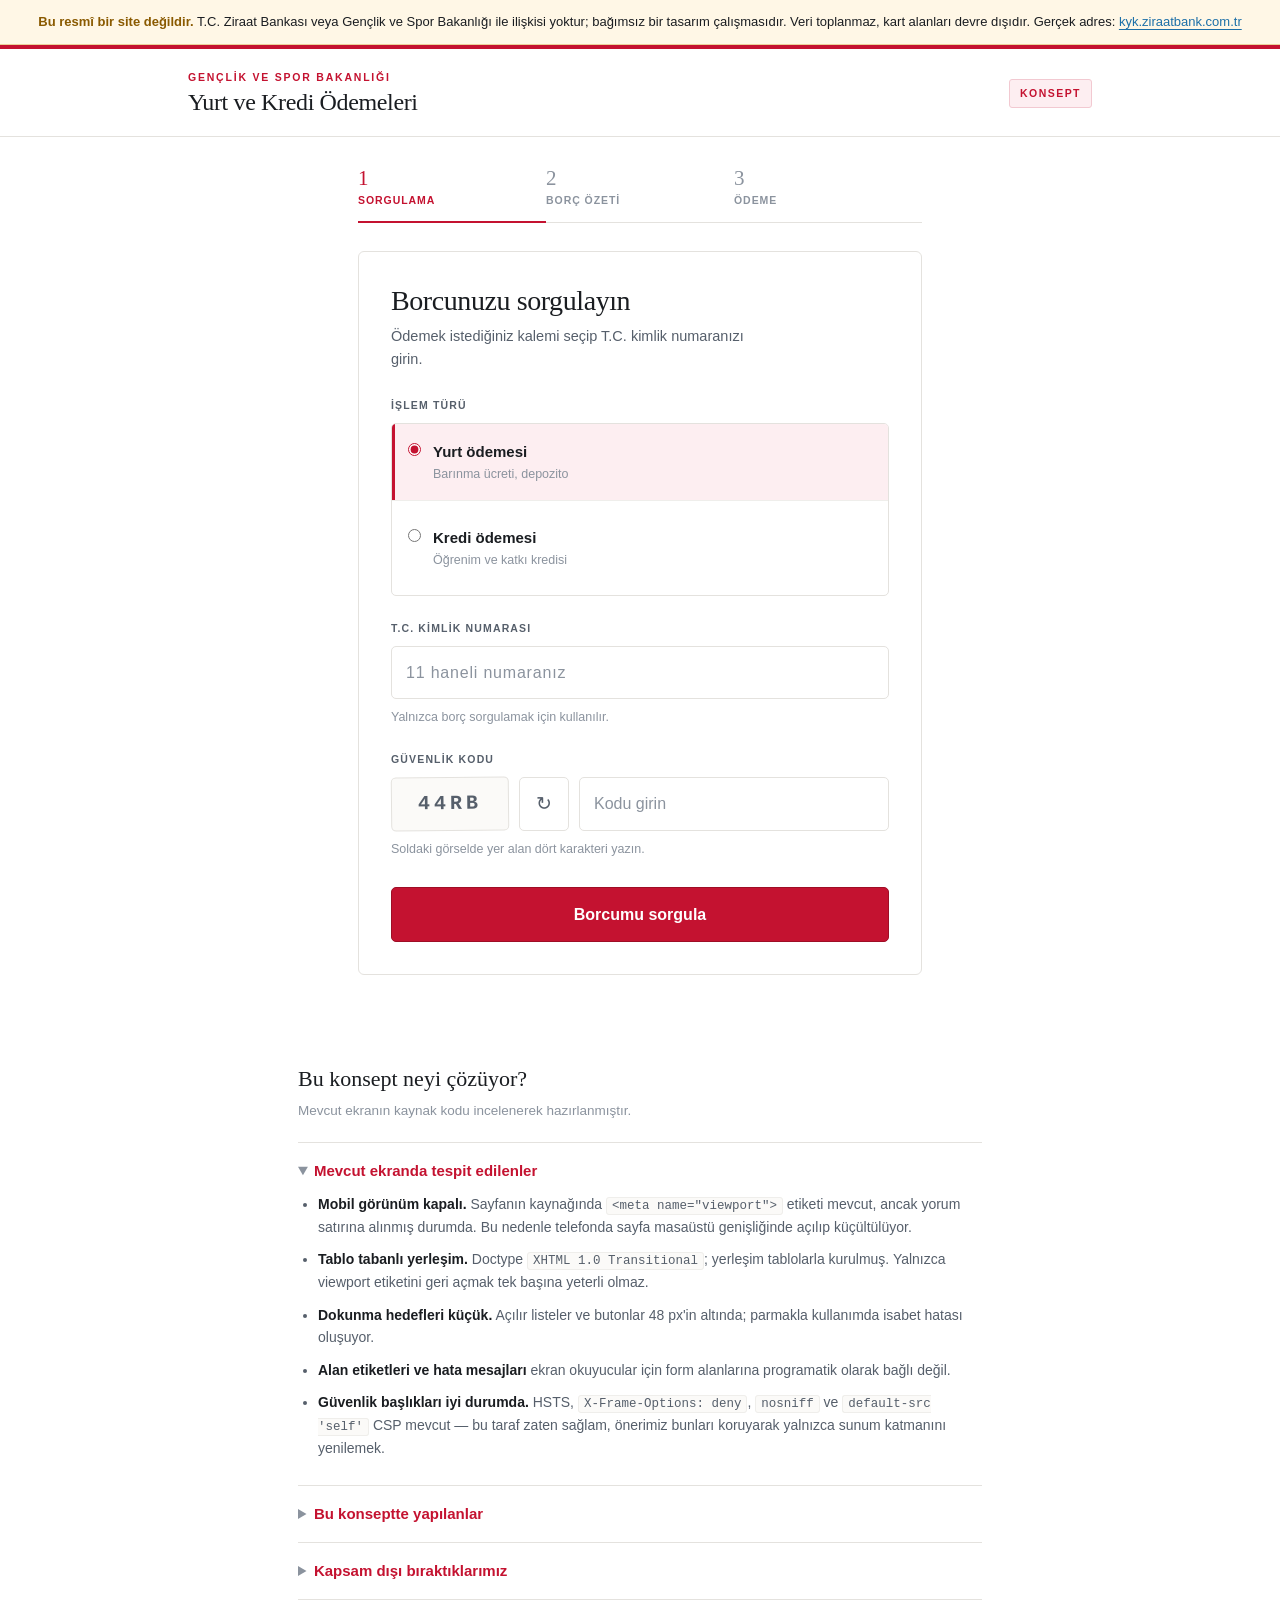
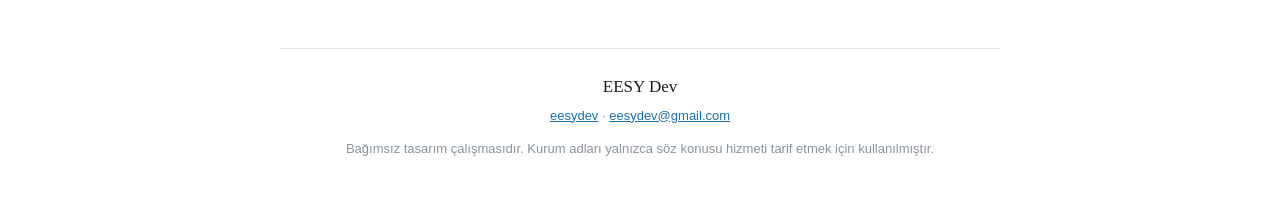
==== commit 2447ff70: "KYK konsepti: kırmızı ana renk, beyaz zemin, açık palet Yeşil başlık bandı kaldırıldı; beyaz zemin ü" ====
--- a/kyk-konsept/index.html
+++ b/kyk-konsept/index.html
@@ -8,173 +8,176 @@
 <meta name="description" content="GSB Yurt ve Kredi Ödemeleri ekranı için bağımsız, mobil öncelikli arayüz tasarım çalışması. Resmî bir site değildir.">
 <style>
 :root{
-  --green:#0C5D4A; --green-dk:#08422F; --green-lt:#E8F1ED;
-  --blue:#14567F;  --blue-dk:#0E3F5E;  --blue-lt:#E7EFF5;
-  --red:#A8231C;   --red-lt:#FBEDEC;
-  --ink:#1B2320; --ink-2:#4C5A55; --ink-3:#78857F;
-  --rule:#D9D5CB; --rule-soft:#E8E4DA;
-  --paper:#FAF8F3; --surface:#FFFFFF;
+  --red:#C41230; --red-dk:#9E0E26; --red-lt:#FDEEF1; --red-line:#F2C9D1;
+  --green:#1F8A63; --green-lt:#EAF6F1;
+  --blue:#1C6FA8;  --blue-lt:#EDF4FA;
+  --amber:#8A5A00; --amber-bg:#FFF7E6; --amber-line:#EBD199;
+  --ink:#1A1D21; --ink-2:#565F6B; --ink-3:#8B939E;
+  --rule:#E4E2DE; --rule-soft:#EFEEEB;
+  --bg:#FFFFFF; --tint:#FBFAF8;
   --serif:Georgia,"Times New Roman",'Nimbus Roman',serif;
   --sans:-apple-system,BlinkMacSystemFont,"Segoe UI",Roboto,"Helvetica Neue",Arial,sans-serif;
   --mono:ui-monospace,SFMono-Regular,Menlo,Consolas,monospace;
 }
 @media (prefers-color-scheme:dark){
   :root{
-    --green:#4FBF9C; --green-dk:#6FD4B4; --green-lt:#0F2B24;
-    --blue:#69B4E4;  --blue-dk:#8CC8EE;  --blue-lt:#10222E;
-    --red:#F0736A;   --red-lt:#2B1615;
-    --ink:#E8E6DF; --ink-2:#AFB8B3; --ink-3:#828C87;
-    --rule:#333B37; --rule-soft:#2A312D;
-    --paper:#141816; --surface:#1B211E;
+    --red:#FF7A8C; --red-dk:#FF9AA8; --red-lt:#2C1419; --red-line:#4A2129;
+    --green:#54C79B; --green-lt:#12281F;
+    --blue:#7BBDE8;  --blue-lt:#11212C;
+    --amber:#F0C674; --amber-bg:#2B2210; --amber-line:#4A3A18;
+    --ink:#E9E8E4; --ink-2:#AEB4BC; --ink-3:#7F868F;
+    --rule:#31343A; --rule-soft:#26292E;
+    --bg:#15171A; --tint:#1B1E22;
   }
 }
 *{box-sizing:border-box}
 html{-webkit-text-size-adjust:100%}
-body{margin:0;background:var(--paper);color:var(--ink);font-family:var(--sans);
+body{margin:0;background:var(--bg);color:var(--ink);font-family:var(--sans);
   font-size:16px;line-height:1.6;-webkit-font-smoothing:antialiased}
 
-/* ---------- Uyarı şeridi: kırmızı, amaçlı ---------- */
-.notice{background:var(--red);color:#fff;font-size:13px;line-height:1.45;
-  padding:11px 18px;text-align:center}
-@media (prefers-color-scheme:dark){ .notice{background:#7A1912;color:#FBEDEC} }
-.notice b{font-weight:700}
-.notice a{color:#fff;text-underline-offset:3px}
-
-/* ---------- Başlık bandı: yeşil ---------- */
-.masthead{background:var(--green);color:#fff;border-bottom:4px solid var(--blue)}
-@media (prefers-color-scheme:dark){
-  .masthead{background:#0F2B24;color:var(--ink);border-bottom-color:var(--blue)}
-}
-.masthead-in{max-width:940px;margin:0 auto;padding:20px 18px 18px;
-  display:flex;align-items:baseline;gap:14px;flex-wrap:wrap}
-.wordmark{font-family:var(--serif);font-size:23px;line-height:1.15;letter-spacing:-.015em;margin:0}
-.wordmark span{display:block;font-family:var(--sans);font-size:11px;font-weight:600;
-  letter-spacing:.16em;text-transform:uppercase;opacity:.72;margin-bottom:5px}
-.badge{margin-left:auto;font-family:var(--sans);font-size:10.5px;font-weight:700;
-  letter-spacing:.14em;text-transform:uppercase;padding:5px 0;border-top:2px solid currentColor;
-  border-bottom:2px solid currentColor;opacity:.85;align-self:center}
-.badge::before,.badge::after{content:"·";margin:0 7px;opacity:.6}
-
-/* ---------- Sayfa gövdesi ---------- */
-.wrap{max-width:600px;margin:0 auto;padding:28px 18px 56px}
-
-/* ---------- Adımlar: numaralı, çizgisel ---------- */
-.steps{display:flex;list-style:none;margin:0 0 26px;padding:0;
-  border-bottom:1px solid var(--rule)}
-.steps li{flex:1;font-size:11px;font-weight:600;letter-spacing:.06em;text-transform:uppercase;
-  color:var(--ink-3);padding:0 0 11px;border-bottom:2px solid transparent;margin-bottom:-1px}
-.steps b{display:block;font-family:var(--serif);font-size:20px;font-weight:400;
-  letter-spacing:0;text-transform:none;line-height:1.1;margin-bottom:3px}
-.steps li[aria-current]{color:var(--green);border-bottom-color:var(--green)}
-.steps li.done{color:var(--blue);border-bottom-color:var(--blue)}
+/* ---------- Uyarı şeridi ---------- */
+.notice{background:var(--amber-bg);color:var(--ink);border-bottom:1px solid var(--amber-line);
+  font-size:13px;line-height:1.5;padding:12px 18px;margin:0;text-align:center}
+.notice b{color:var(--amber)}
+.notice a{color:var(--blue);text-underline-offset:3px}
+
+/* ---------- Başlık: beyaz zemin, kırmızı vurgu ---------- */
+.topline{height:4px;background:var(--red)}
+.masthead{background:var(--bg);border-bottom:1px solid var(--rule)}
+.masthead-in{max-width:940px;margin:0 auto;padding:22px 18px 20px;
+  display:flex;align-items:center;gap:16px;flex-wrap:wrap}
+.wordmark{margin:0;font-family:var(--serif);font-size:24px;font-weight:400;
+  line-height:1.15;letter-spacing:-.015em;color:var(--ink)}
+.wordmark span{display:block;font-family:var(--sans);font-size:10.5px;font-weight:700;
+  letter-spacing:.17em;text-transform:uppercase;color:var(--red);margin-bottom:6px}
+.badge{margin-left:auto;font-size:10.5px;font-weight:700;letter-spacing:.14em;
+  text-transform:uppercase;color:var(--red);border:1px solid var(--red-line);
+  background:var(--red-lt);border-radius:3px;padding:5px 10px}
+
+/* ---------- Gövde ---------- */
+.wrap{max-width:600px;margin:0 auto;padding:30px 18px 56px}
+
+/* ---------- Adımlar ---------- */
+.steps{display:flex;list-style:none;margin:0 0 28px;padding:0;border-bottom:1px solid var(--rule)}
+.steps li{flex:1;font-size:10.5px;font-weight:700;letter-spacing:.09em;text-transform:uppercase;
+  color:var(--ink-3);padding:0 0 12px;border-bottom:2px solid transparent;margin-bottom:-1px}
+.steps b{display:block;font-family:var(--serif);font-size:21px;font-weight:400;
+  letter-spacing:0;text-transform:none;line-height:1.1;margin-bottom:2px}
+.steps li[aria-current]{color:var(--red);border-bottom-color:var(--red)}
+.steps li.done{color:var(--green);border-bottom-color:var(--green)}
 
 /* ---------- Paneller ---------- */
-.panel{background:var(--surface);border:1px solid var(--rule);border-radius:5px;
-  padding:24px 22px;margin-bottom:20px}
-@media (min-width:620px){ .panel{padding:30px 30px} }
-
-h2{font-family:var(--serif);font-weight:400;font-size:27px;line-height:1.2;
-  letter-spacing:-.015em;margin:0 0 6px}
-.lede{margin:0 0 24px;color:var(--ink-2);font-size:14.5px;max-width:44ch}
+.panel{background:var(--bg);border:1px solid var(--rule);border-radius:6px;
+  padding:26px 22px;margin-bottom:20px}
+@media (min-width:620px){ .panel{padding:32px} }
+
+h2{font-family:var(--serif);font-weight:400;font-size:28px;line-height:1.2;
+  letter-spacing:-.015em;margin:0 0 7px}
+.lede{margin:0 0 26px;color:var(--ink-2);font-size:14.5px;max-width:44ch}
 
 /* ---------- Form ---------- */
-.field{margin-bottom:22px}
-.field:last-of-type{margin-bottom:26px}
-label{display:block;font-size:11px;font-weight:700;letter-spacing:.1em;
-  text-transform:uppercase;color:var(--ink-2);margin-bottom:8px}
-.hint{font-size:12.5px;color:var(--ink-3);margin:7px 0 0;letter-spacing:0;
+.field{margin-bottom:24px}
+.field:last-of-type{margin-bottom:28px}
+label{display:block;font-size:10.5px;font-weight:700;letter-spacing:.11em;
+  text-transform:uppercase;color:var(--ink-2);margin-bottom:9px}
+.hint{font-size:12.5px;color:var(--ink-3);margin:8px 0 0;letter-spacing:0;
   text-transform:none;font-weight:400}
 input{width:100%;font:inherit;font-size:16px;padding:13px 14px;min-height:50px;
-  border:1px solid var(--rule);border-radius:4px;background:var(--surface);color:var(--ink)}
+  border:1px solid var(--rule);border-radius:5px;background:var(--bg);color:var(--ink)}
 input::placeholder{color:var(--ink-3)}
-input:focus{border-color:var(--blue)}
-input:focus-visible,button:focus-visible,a:focus-visible{outline:2px solid var(--blue);outline-offset:2px}
-input:disabled{background:var(--paper);color:var(--ink-3);cursor:not-allowed}
+input:hover{border-color:var(--ink-3)}
+input:focus{border-color:var(--red)}
+input:focus-visible,button:focus-visible,a:focus-visible,summary:focus-visible{
+  outline:2px solid var(--red);outline-offset:2px}
+input:disabled{background:var(--tint);color:var(--ink-3);cursor:not-allowed}
+input:disabled:hover{border-color:var(--rule)}
 input[inputmode="numeric"]{font-variant-numeric:tabular-nums;letter-spacing:.05em}
 
 /* ---------- İşlem seçimi ---------- */
-.opts{display:grid;gap:0;border:1px solid var(--rule);border-radius:4px;overflow:hidden}
-.opt{display:flex;gap:12px;align-items:flex-start;padding:15px 16px;cursor:pointer;
-  background:var(--surface);min-height:66px;border-bottom:1px solid var(--rule-soft)}
+.opts{border:1px solid var(--rule);border-radius:5px;overflow:hidden}
+.opt{display:flex;gap:12px;align-items:flex-start;padding:16px;cursor:pointer;
+  background:var(--bg);min-height:66px;border-bottom:1px solid var(--rule-soft)}
 .opt:last-child{border-bottom:0}
-.opt input{width:auto;min-height:0;margin:3px 0 0;flex:0 0 auto;accent-color:var(--green)}
-.opt-t{display:block;font-size:15px;font-weight:600;letter-spacing:0;text-transform:none;color:var(--ink)}
-.opt-d{font-size:12.5px;color:var(--ink-3);text-transform:none;letter-spacing:0;font-weight:400}
-.opt:has(input:checked){background:var(--green-lt);box-shadow:inset 3px 0 0 var(--green)}
+.opt:hover{background:var(--tint)}
+.opt input{width:auto;min-height:0;margin:3px 0 0;flex:0 0 auto;accent-color:var(--red)}
+.opt-t{display:block;font-size:15px;font-weight:600;letter-spacing:0;
+  text-transform:none;color:var(--ink)}
+.opt-d{font-size:12.5px;color:var(--ink-3);letter-spacing:0;text-transform:none;font-weight:400}
+.opt:has(input:checked){background:var(--red-lt);box-shadow:inset 3px 0 0 var(--red)}
 
 /* ---------- Doğrulama kodu ---------- */
 .captcha{display:flex;gap:10px;align-items:stretch}
 .captcha input{flex:1 1 auto;min-width:0}
-.cap-img{flex:0 0 auto;width:118px;border:1px solid var(--rule);border-radius:4px;
-  background:var(--blue-lt);color:var(--blue-dk);display:grid;place-items:center;
+.cap-img{flex:0 0 auto;width:118px;border:1px solid var(--rule);border-radius:5px;
+  background:var(--tint);color:var(--ink-2);display:grid;place-items:center;
   font-family:var(--mono);font-size:20px;font-weight:700;letter-spacing:.2em;
   user-select:none;transform:rotate(-.6deg)}
-.cap-btn{flex:0 0 auto;width:50px;border:1px solid var(--rule);border-radius:4px;
-  background:var(--surface);color:var(--blue);font-size:19px;cursor:pointer}
-.cap-btn:hover{background:var(--blue-lt)}
+.cap-btn{flex:0 0 auto;width:50px;border:1px solid var(--rule);border-radius:5px;
+  background:var(--bg);color:var(--ink-2);font-size:19px;cursor:pointer}
+.cap-btn:hover{background:var(--tint);color:var(--red)}
 
 /* ---------- Butonlar ---------- */
 .btn{display:block;width:100%;font:inherit;font-size:16px;font-weight:600;min-height:52px;
-  padding:14px 18px;border:1px solid transparent;border-radius:4px;cursor:pointer}
-.btn-go{background:var(--green);color:#fff;border-color:var(--green-dk)}
-.btn-go:hover{background:var(--green-dk)}
-.btn-back{background:transparent;color:var(--blue);border-color:var(--rule);margin-top:10px}
-.btn-back:hover{background:var(--blue-lt)}
-@media (prefers-color-scheme:dark){ .btn-go{color:#08221B} }
-
-/* ---------- Borç dökümü: tablo gibi, kartvari değil ---------- */
-.ledger{margin:0 0 22px;border-top:2px solid var(--ink);border-bottom:2px solid var(--ink)}
-.who{padding:12px 2px;border-bottom:1px solid var(--rule-soft)}
+  padding:14px 18px;border:1px solid transparent;border-radius:5px;cursor:pointer}
+.btn-go{background:var(--red);color:#fff;border-color:var(--red-dk)}
+.btn-go:hover{background:var(--red-dk)}
+.btn-back{background:var(--bg);color:var(--ink-2);border-color:var(--rule);margin-top:10px}
+.btn-back:hover{background:var(--tint);color:var(--ink)}
+@media (prefers-color-scheme:dark){ .btn-go{color:#2C1419} }
+
+/* ---------- Borç dökümü ---------- */
+.ledger{margin:0 0 24px;border-top:2px solid var(--ink);border-bottom:2px solid var(--ink)}
+.who{padding:13px 2px;border-bottom:1px solid var(--rule-soft)}
 .who .nm{font-family:var(--serif);font-size:18px}
 .who .tc{font-size:12.5px;color:var(--ink-3);font-variant-numeric:tabular-nums}
 .ledger dl{margin:0}
-.ln{display:flex;justify-content:space-between;gap:16px;padding:11px 2px;
+.ln{display:flex;justify-content:space-between;gap:16px;padding:12px 2px;
   border-bottom:1px solid var(--rule-soft);font-size:14.5px}
 .ln:last-child{border-bottom:0}
 .ln dt{margin:0;color:var(--ink-2)}
 .ln dd{margin:0;font-weight:600;font-variant-numeric:tabular-nums;text-align:right;white-space:nowrap}
-.ln.sum{border-top:1px solid var(--ink);border-bottom:0;padding-top:14px;padding-bottom:14px}
+.ln.sum{border-top:1px solid var(--ink);border-bottom:0;padding:15px 2px}
 .ln.sum dt{color:var(--ink);font-weight:600}
-.ln.sum dd{font-family:var(--serif);font-size:24px;font-weight:400;color:var(--red)}
+.ln.sum dd{font-family:var(--serif);font-size:25px;font-weight:400;color:var(--red)}
 .pct{color:var(--ink-3);font-size:12.5px}
 
 /* ---------- Kart alanı ---------- */
-.locked{border:1px solid var(--rule);border-left:3px solid var(--red);
-  border-radius:0 4px 4px 0;padding:18px 18px 20px;margin-bottom:20px;background:var(--red-lt)}
-.locked-tag{font-size:10.5px;font-weight:700;letter-spacing:.1em;text-transform:uppercase;
-  color:var(--red);display:block;margin-bottom:16px}
+.locked{border:1px solid var(--amber-line);border-left:3px solid var(--amber);
+  border-radius:0 5px 5px 0;padding:18px 18px 20px;margin-bottom:22px;background:var(--amber-bg)}
+.locked-tag{display:block;font-size:10.5px;font-weight:700;letter-spacing:.11em;
+  text-transform:uppercase;color:var(--amber);margin-bottom:16px}
 .cc{display:grid;gap:16px;grid-template-columns:1fr 1fr}
 .cc .full{grid-column:1/-1}
-.locked input{background:var(--surface)}
+.locked input:disabled{background:var(--bg)}
 
 .aside{font-size:13.5px;color:var(--ink-2);border-left:3px solid var(--blue);
-  background:var(--blue-lt);padding:12px 15px;margin:0 0 22px;border-radius:0 4px 4px 0}
+  background:var(--blue-lt);padding:12px 15px;margin:0 0 24px;border-radius:0 5px 5px 0}
 
 /* ---------- Makbuz ---------- */
-.stamp{width:60px;height:60px;border:2px solid var(--green);border-radius:50%;
-  color:var(--green);display:grid;place-items:center;font-size:30px;margin:0 auto 16px;
-  transform:rotate(-7deg)}
+.stamp{width:62px;height:62px;border:2px solid var(--green);border-radius:50%;
+  background:var(--green-lt);color:var(--green);display:grid;place-items:center;
+  font-size:31px;margin:0 auto 18px;transform:rotate(-7deg)}
 .mid{text-align:center}
 .mid .lede{margin-left:auto;margin-right:auto}
 
 /* ---------- Gerekçe ---------- */
-.why{max-width:720px;margin:8px auto 0;padding:0 18px 48px}
-.why h3{font-family:var(--serif);font-weight:400;font-size:21px;margin:0 0 4px}
-.why-sub{font-size:13.5px;color:var(--ink-3);margin:0 0 18px}
+.why{max-width:720px;margin:10px auto 0;padding:0 18px 48px}
+.why h3{font-family:var(--serif);font-weight:400;font-size:22px;margin:0 0 4px}
+.why-sub{font-size:13.5px;color:var(--ink-3);margin:0 0 20px}
 details{border-top:1px solid var(--rule);padding:16px 0}
 details:last-of-type{border-bottom:1px solid var(--rule)}
-summary{cursor:pointer;font-weight:600;font-size:15px;color:var(--blue)}
+summary{cursor:pointer;font-weight:600;font-size:15px;color:var(--red)}
 summary::marker{color:var(--ink-3)}
 details p,details li{font-size:14px;color:var(--ink-2);margin:10px 0}
 details ul{padding-left:20px;margin:10px 0}
 details strong{color:var(--ink)}
-code{font-family:var(--mono);font-size:12.5px;background:var(--paper);
+code{font-family:var(--mono);font-size:12.5px;background:var(--tint);
   border:1px solid var(--rule-soft);padding:1px 5px;border-radius:3px;word-break:break-word}
 
 footer{border-top:1px solid var(--rule);max-width:720px;margin:0 auto;
-  padding:22px 18px 44px;font-size:13px;color:var(--ink-3);text-align:center}
+  padding:24px 18px 46px;font-size:13px;color:var(--ink-3);text-align:center}
 footer a{color:var(--blue)}
-footer .sig{font-family:var(--serif);font-size:16px;color:var(--ink);display:block;margin-bottom:4px}
+footer .sig{font-family:var(--serif);font-size:17px;color:var(--ink);display:block;margin-bottom:5px}
 [hidden]{display:none!important}
 @media (prefers-reduced-motion:reduce){ *{transition:none!important} }
 </style>
@@ -187,6 +190,7 @@
   Gerçek adres: <a href="https://kyk.ziraatbank.com.tr/" rel="noopener">kyk.ziraatbank.com.tr</a>
 </p>
 
+<div class="topline"></div>
 <header class="masthead">
   <div class="masthead-in">
     <h1 class="wordmark"><span>Gençlik ve Spor Bakanlığı</span>Yurt ve Kredi Ödemeleri</h1>
